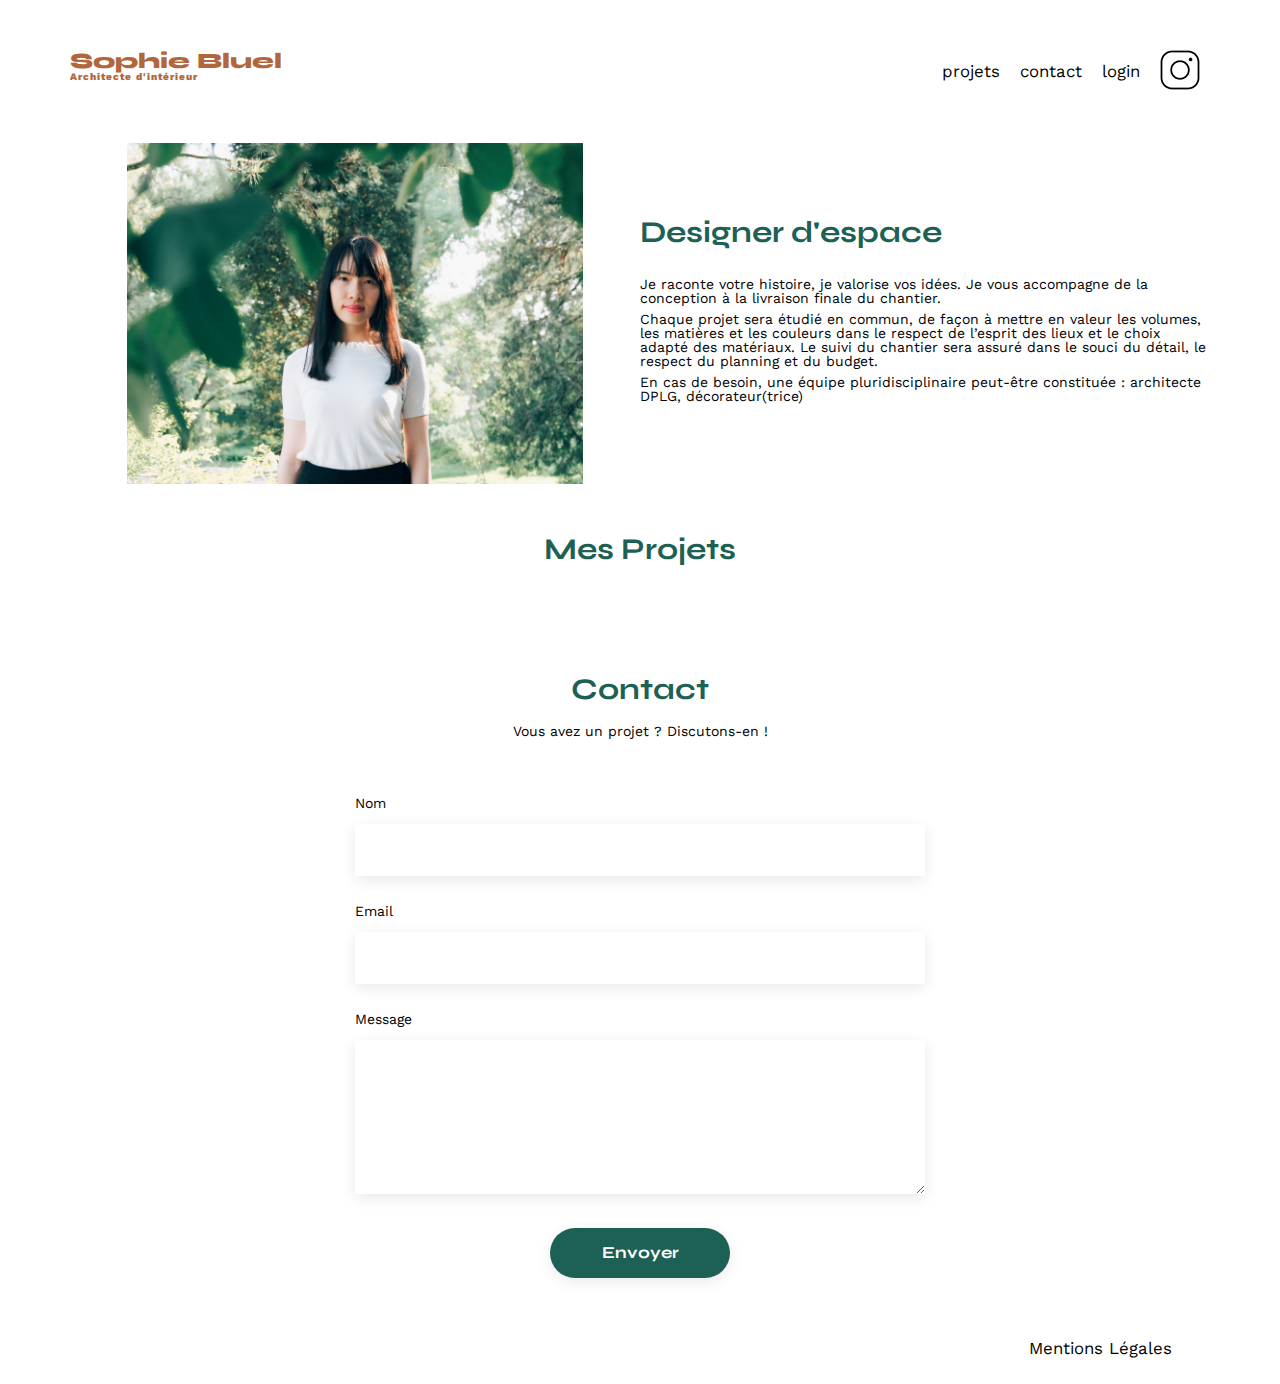
==== FrontEnd/index.html @ e3935603 "Two modal interfaces completed in css and html + display and closing of modals in js" ====
<!DOCTYPE html>
<html lang="fr">
<head>
	<meta charset="UTF-8">
	<title>Sophie Bluel - Architecte d'intérieur</title>
	<meta name="viewport" content="width=device-width, initial-scale=1.0">
	<link rel="preconnect" href="https://fonts.googleapis.com">
	<link rel="preconnect" href="https://fonts.gstatic.com" crossorigin>
	<link rel="stylesheet" href="https://cdnjs.cloudflare.com/ajax/libs/font-awesome/6.0.0-beta3/css/all.min.css">
	<link href="https://fonts.googleapis.com/css2?family=Syne:wght@700;800&family=Work+Sans:wght@400;500&display=swap" rel="stylesheet">
	<meta name="description" content="">
	<link rel="stylesheet" href="./assets/style.css">
	<script src="app.js" defer></script>
	<script src="modal.js" defer></script>
</head>
<body class="admin-option">
	<header>
	<div class="admin-bar admin-option">		
		<p><i class="fa-regular fa-pen-to-square"></i> Mode édition</p>
	</div>
	<h1>Sophie Bluel <span>Architecte d'intérieur</span></h1>
	<nav>
		<ul>
			<li>projets</li>
			<li>contact</li>
			<li id="login-nav" class="admin-option"><a href="login.html">login</a></li>
			<li id="logout-button" class="admin-option"><button>logout</button></li>
			<li><img src="./assets/icons/instagram.png" alt="Instagram"></li>
		</ul>
	</nav>
</header>
<main>
	<div id="modal-overlay" class="close-modal"></div>
	<aside id="modal" aria-hidden="true" role="dialog" aria-labelledby="modal-title" class="admin-option">
		<button class="close-modal-button close-modal"><i class="fa-solid fa-xmark"></i></button>
		<div id="modal-gallery-container">
			<p class="modal-title">Galerie photo</p>
			<div class="modal-gallery"></div>
			<hr>
			<input type="submit" value="Ajouter une photo"></input>
		</div>
		<div id="modal-photo-upload">
			<p class="modal-title">Ajout photo</p>
			<form id="photo-upload-form">
				<div class="photo-upload-container">
					<img src="" alt="Aperçu de l'image" id="image-preview">
					<i class="fa-regular fa-image"></i>
					<label for="photo-input" id="photo-upload-button">
						+ Ajouter Photo
					</label>
					<input id="photo-input" type="file">
					<p>jpg, png : 4mo max</p>
				</div>
					<label for="photo-title" class="photo-inputs">Titre
						<input type="text" id="photo-title" required>
					</label>
					<label for="photo-category" class="photo-inputs">
						Catégorie
						<i class="fa-solid fa-chevron-down"></i>
						<select name="categories" id="photo-category" required></select>
					</label>
					<hr>
					<input type="submit" value="Valider" disabled>
			</form>
		</div>
	</aside>
	<section id="introduction">
		<figure>
			<img src="./assets/images/sophie-bluel.png" alt="">
		</figure>
		<article>
			<h2>Designer d'espace</h2>
			<p>Je raconte votre histoire, je valorise vos idées. Je vous accompagne de la conception à la livraison finale du chantier.</p>
			<p>Chaque projet sera étudié en commun, de façon à mettre en valeur les volumes, les matières et les couleurs dans le respect de l’esprit des lieux et le choix adapté des matériaux. Le suivi du chantier sera assuré dans le souci du détail, le respect du planning et du budget.</p>
			<p>En cas de besoin, une équipe pluridisciplinaire peut-être constituée : architecte DPLG, décorateur(trice)</p>
		</article>
	</section>
	<section id="portfolio">
		<h2>Mes Projets <span class="admin-option admin-works-button"><i class="fa-regular fa-pen-to-square"></i> modifier</span></h2>
		<ul id="filters-container" class="admin-option filters-container"></ul>
		<div class="gallery">
		</div>
	</section>
	<section id="contact">
		<h2>Contact</h2>
		<p>Vous avez un projet ? Discutons-en !</p>
		<form action="#" method="post">
			<label for="name">Nom</label>
			<input type="text" name="name" id="name">
			<label for="email">Email</label>
			<input type="email" name="email" id="email">
			<label for="message">Message</label>
			<textarea name="message" id="message" cols="30" rows="10"></textarea>
			<input type="submit" value="Envoyer">
		</form>
	</section>
</main>

<footer>
	<nav>
		<ul>
			<li>Mentions Légales</li>
		</ul>
	</nav>
</footer>
</body>
</html>
---- FrontEnd/assets/style.css ----
/* http://meyerweb.com/eric/tools/css/reset/
   v2.0 | 20110126
   License: none (public domain)
*/

html,
body,
div,
span,
applet,
object,
iframe,
h1,
h2,
h3,
h4,
h5,
h6,
p,
blockquote,
pre,
a,
abbr,
acronym,
address,
big,
cite,
code,
del,
dfn,
em,
img,
ins,
kbd,
q,
s,
samp,
small,
strike,
strong,
sub,
sup,
tt,
var,
b,
u,
i,
center,
dl,
dt,
dd,
ol,
ul,
li,
fieldset,
form,
label,
legend,
table,
caption,
tbody,
tfoot,
thead,
tr,
th,
td,
article,
aside,
canvas,
details,
embed,
figure,
figcaption,
footer,
header,
hgroup,
menu,
nav,
output,
ruby,
section,
summary,
time,
mark,
audio,
video {
  margin: 0;
  padding: 0;
  border: 0;
  font-size: 100%;
  font: inherit;
  vertical-align: baseline;
}
/* HTML5 display-role reset for older browsers */
article,
aside,
details,
figcaption,
figure,
footer,
header,
hgroup,
menu,
nav,
section {
  display: block;
}
body {
  line-height: 1;
}
ol,
ul {
  list-style: none;
}
a {
  color: black;
  text-decoration: none;
}
blockquote,
q {
  quotes: none;
}
blockquote:before,
blockquote:after,
q:before,
q:after {
  content: "";
  content: none;
}
table {
  border-collapse: collapse;
  border-spacing: 0;
}
/** end reset css**/
body {
  max-width: 1140px;
  margin: auto;
  font-family: "Work Sans";
  font-size: 14px;
}
header {
  display: flex;
  justify-content: space-between;
  margin: 50px 0;
}
section {
  margin: 50px 0;
}

h1 {
  display: flex;
  flex-direction: column;
  font-family: "Syne";
  font-size: 22px;
  font-weight: 800;
  color: #b1663c;
}

h1 > span {
  font-family: "Work Sans";
  font-size: 10px;
  letter-spacing: 0.1em;
}

h2 {
  font-family: "Syne";
  font-weight: 700;
  font-size: 30px;
  color: #1d6154;
}
nav ul {
  display: flex;
  align-items: center;
  list-style-type: none;
}
nav li {
  cursor: pointer;
  padding: 0 10px;
  font-size: 1.2em;
}

nav li button {
  cursor: pointer;
  font-family: "Work Sans";
  background: none;
  border: none;
  font-size: 1em;
}

li:hover,
li a:hover,
li button:hover {
  color: #b1663c;
}

.admin-bar {
  position: absolute;
  left: 0;
  top: 0;
  height: 60px;
  background-color: black;
  color: white;
  display: none;
  justify-content: center;
  align-items: center;
  width: 100vw;
}

#introduction {
  display: flex;
  align-items: center;
}
#introduction figure {
  flex: 1;
}
#introduction img {
  display: block;
  margin: auto;
  width: 80%;
}

#introduction article {
  flex: 1;
}
#introduction h2 {
  margin-bottom: 1em;
}

#introduction p {
  margin-bottom: 0.5em;
}

#portfolio {
  display: flex;
  flex-direction: column;
}

#portfolio h2 {
  display: flex;
  justify-content: center;
  align-items: center;
  gap: 20px;
  margin-bottom: 1em;
  order: 1;
}

.admin-works-button {
  display: none;
  cursor: pointer;
  gap: 10px;
  color: black;
  font-size: 14px;
}

.filters-container {
  margin-bottom: 30px;
  display: flex;
  order: 2;
  justify-content: center;
  gap: 15px;
}

.filters-container button {
  cursor: pointer;
  font-family: "Syne";
  font-size: 16px;
  color: #1d6154;
  padding: 8px;
  min-width: 100px;
  border-radius: 60px;
  border: 1px solid #1d6154;
  background-color: white;
}

.filters-container .active-filter {
  background-color: #1d6154;
  color: white;
}

.gallery {
  width: 100%;
  display: grid;
  grid-template-columns: 1fr 1fr 1fr;
  grid-column-gap: 20px;
  grid-row-gap: 20px;
  order: 3;
}

.gallery img {
  width: 100%;
}

.gallery .visible-work {
  display: block;
}

.gallery .hidden-work {
  display: none;
}

#contact,
#login-form {
  width: 50%;
  margin: auto;
}
#contact > *,
#login-form > * {
  text-align: center;
}
#contact h2,
#login-form h2 {
  margin-bottom: 20px;
}
#contact form,
#login-form form {
  text-align: left;
  margin-top: 30px;
  display: flex;
  flex-direction: column;
}

#contact input,
#login-form input,
#modal input,
#modal select {
  height: 50px;
  font-size: 1.2em;
  border: none;
  box-shadow: 0px 4px 14px rgba(0, 0, 0, 0.09);
}
#login-form input {
  border: 1px solid transparent;
}
#contact label,
#login-form label {
  margin: 2em 0 1em 0;
}
#contact textarea {
  border: none;
  box-shadow: 0px 4px 14px rgba(0, 0, 0, 0.09);
}

input[type="submit"] {
  cursor: pointer;
  font-family: "Syne";
  font-weight: 700;
  color: white;
  background-color: #1d6154;
  margin: 2em auto;
  width: 180px;
  text-align: center;
  border-radius: 60px;
}

footer nav ul {
  display: flex;
  justify-content: flex-end;
  margin: 2em;
}
#login-page {
  height: 100vh;
  display: flex;
  flex-direction: column;
}
#login-page main {
  flex: 1;
}

#login-page input.login-error {
  border: 1px solid red;
}

#login-page #login-text-error {
  opacity: 0;
  color: red;
  text-align: center;
  margin-top: 4px;
}
#login-page #login-text-error.login-error {
  opacity: 1;
}

#modal-overlay {
  position: fixed;
  top: 0;
  left: 0;
  width: 100%;
  height: 100%;
  background-color: #0000004d;
  display: none;
}
#modal-overlay.modal-open {
  display: block;
}

#modal {
  display: none;
  position: fixed;
  flex-direction: column;
  align-items: center;
  top: 50%;
  left: 50%;
  transform: translate(-50%, -50%);
  width: 600px;
  background: #ffffff;
  border-radius: 10px;
}

#modal.modal-open {
  display: flex;
}

#modal-gallery-container,
#modal-photo-upload {
  display: flex;
  flex-direction: column;
  align-items: center;
  width: calc((80px * 5) + (15px * 4));
}

.close-modal-button {
  cursor: pointer;
  position: absolute;
  right: 30px;
  top: 20px;
  border: none;
  background: none;
  font-size: 16px;
}

.modal-title {
  font-size: 26px;
  margin-top: 50px;
  margin-bottom: 40px;
}

#modal hr {
  width: 100%;
}

#modal input[type="submit"] {
  width: 237px;
  margin: 0;
  margin-top: 30px;
  margin-bottom: 40px;
}

.modal-gallery {
  display: flex;
  flex-wrap: wrap;
  margin: auto;
  gap: 30px 15px;
  margin-bottom: 50px;
}
.modal-gallery figure {
  position: relative;
  width: 80px;
  height: 105px;
}
.modal-gallery figure img {
  width: 100%;
  height: 100%;
}
.modal-gallery figure i {
  display: flex;
  justify-content: center;
  align-items: center;
  cursor: pointer;
  position: absolute;
  top: 5px;
  right: 5px;
  font-size: 10px;
  color: white;
  background-color: black;
  width: 18px;
  height: 18px;
  border-radius: 4px;
}

#modal-photo-upload #photo-input {
  display: none;
}

#photo-upload-form {
  display: flex;
  flex-direction: column;
  align-items: center;
  width: 100%;
  gap: 25px;
}

.photo-upload-container {
  position: relative;
  display: flex;
  flex-direction: column;
  justify-content: center;
  align-items: center;
  gap: 10px;
  background: #e8f1f6;
  width: 100%;
  height: 170px;
  border-radius: 3px;
}

.photo-upload-container i {
  color: #b9c5cc;
  font-size: 60px;
}

.photo-upload-container label {
  display: flex;
  align-items: center;
  justify-content: center;
  height: 36px;
  width: 170px;
  border-radius: 50px;
  background: #b9c5cc;
  color: #306685;
  font-weight: 500;
}

.photo-upload-container p {
  font-size: 10px;
}

#image-preview {
  display: none;
  position: absolute;
  top: 50%;
  left: 50%;
  transform: translate(-50%, 50%);
}
#image-preview.image-loaded {
  display: block;
}

.photo-inputs {
	position: relative;
	display: flex;
	flex-direction: column;
	gap: 5px;
	width: 100%;
	font-weight: 500;
}

.photo-inputs select {
	appearance: none;
}

.photo-inputs i {
	position: absolute;
	right: 20px;
	top: 50%;
	color: #6C6C6C;
}

#logout-button {
  display: none;
}

.admin-bar.admin-mode,
.admin-works-button.admin-mode,
#logout-button.admin-mode {
  display: flex;
}

body.admin-mode {
  padding-top: 60px;
}

#filters-container.admin-mode,
#login-nav.admin-mode {
  display: none;
}
#modal-gallery-container {
  display: none;
}
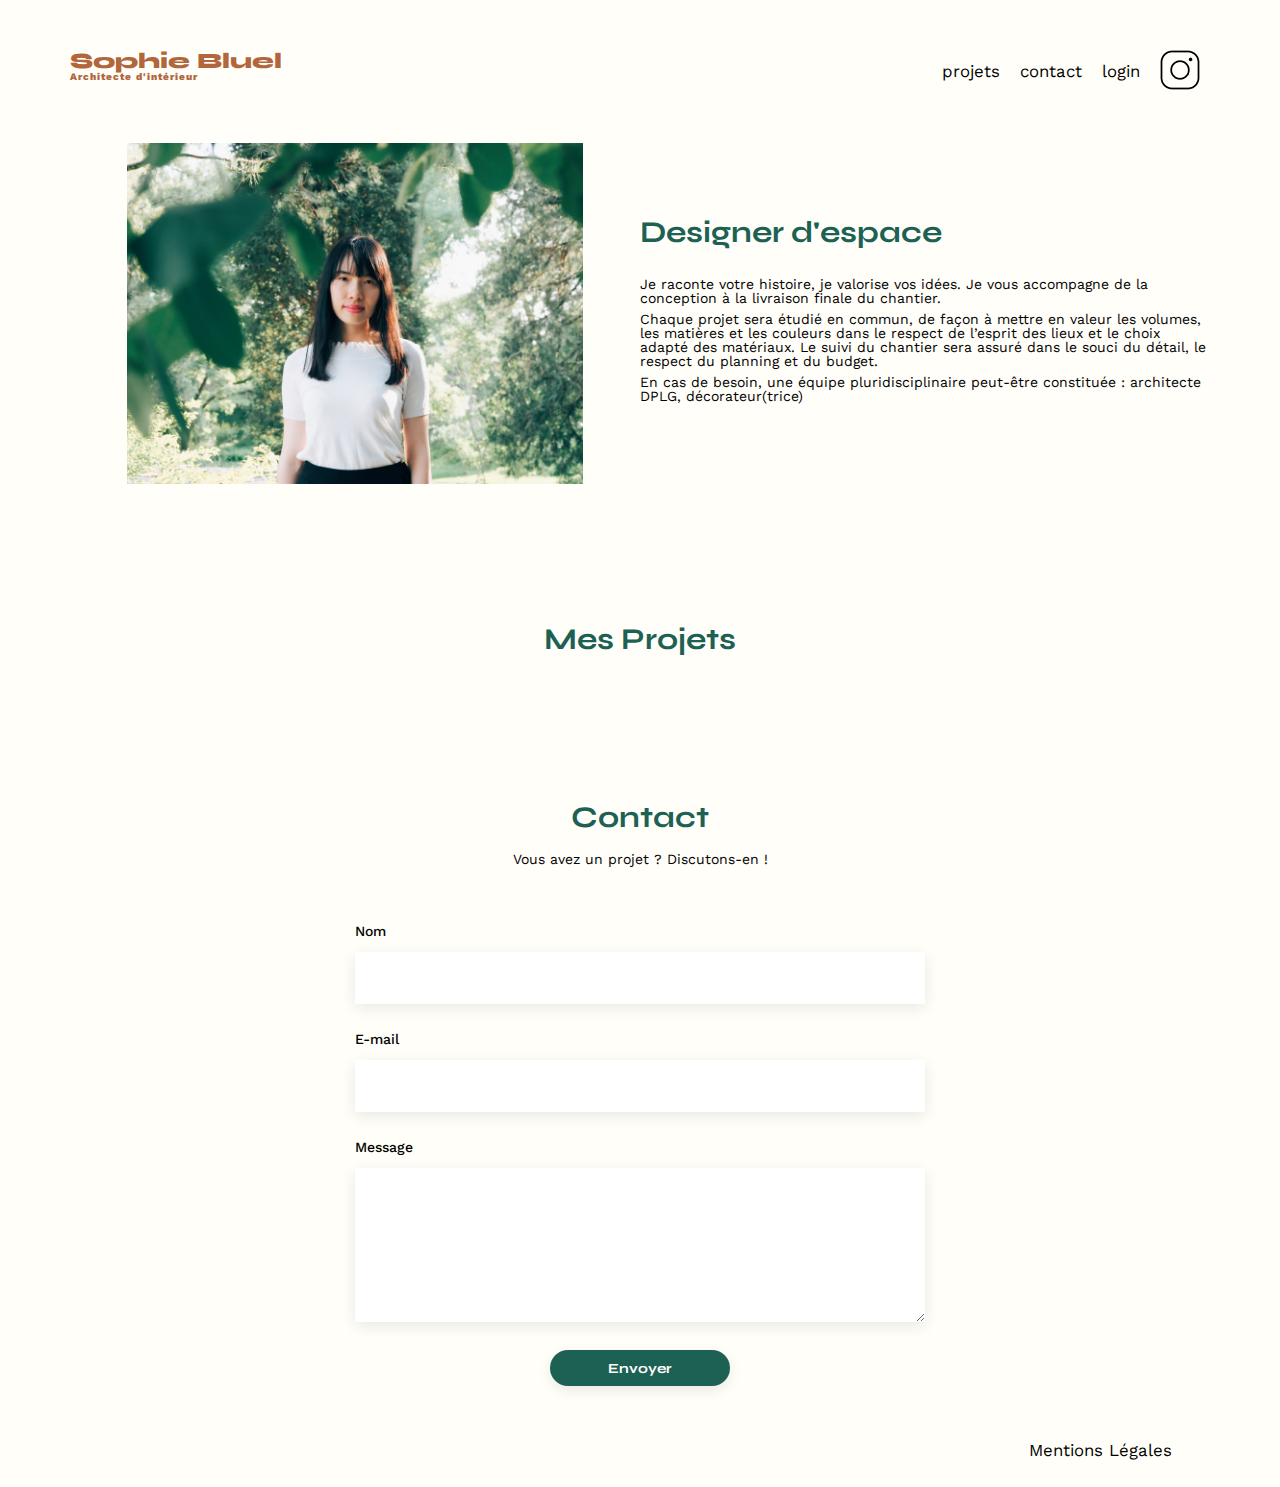
==== commit e3c445ec: "Check the model and add comments" ====
--- a/FrontEnd/index.html
+++ b/FrontEnd/index.html
@@ -11,7 +11,6 @@
 	<meta name="description" content="">
 	<link rel="stylesheet" href="./assets/style.css">
 	<script src="app.js" defer></script>
-	<script src="modal.js" defer></script>
 </head>
 <body class="admin-option">
 	<header>
@@ -32,14 +31,15 @@
 <main>
 	<div id="modal-overlay" class="close-modal"></div>
 	<aside id="modal" aria-hidden="true" role="dialog" aria-labelledby="modal-title" class="admin-option">
-		<button class="close-modal-button close-modal"><i class="fa-solid fa-xmark"></i></button>
+		<button id="close-modal-button" class="close-modal"><i class="fa-solid fa-xmark"></i></button>
 		<div id="modal-gallery-container">
 			<p class="modal-title">Galerie photo</p>
 			<div class="modal-gallery"></div>
 			<hr>
-			<input type="submit" value="Ajouter une photo"></input>
+			<button id="open-upload-modal">Ajoutez une photo</button>
 		</div>
 		<div id="modal-photo-upload">
+			<button id="modal-back-btn"><i class="fa-solid fa-arrow-left"></i></button>
 			<p class="modal-title">Ajout photo</p>
 			<form id="photo-upload-form">
 				<div class="photo-upload-container">
@@ -48,19 +48,20 @@
 					<label for="photo-input" id="photo-upload-button">
 						+ Ajouter Photo
 					</label>
-					<input id="photo-input" type="file">
+					<input id="photo-input" class="upload-inputs" type="file" required>
 					<p>jpg, png : 4mo max</p>
 				</div>
 					<label for="photo-title" class="photo-inputs">Titre
-						<input type="text" id="photo-title" required>
+						<input type="text" id="photo-title" class="upload-inputs" required>
 					</label>
 					<label for="photo-category" class="photo-inputs">
 						Catégorie
 						<i class="fa-solid fa-chevron-down"></i>
-						<select name="categories" id="photo-category" required></select>
+						<select name="categories" id="photo-category" class="upload-inputs" required></select>
 					</label>
 					<hr>
-					<input type="submit" value="Valider" disabled>
+					<p id="add-text"><span id="add-success">Ajout pris en compte</span><span id="add-echec">Échec de l'ajout</span></p>
+					<input type="submit" value="Valider" id="submit-upload" disabled>
 			</form>
 		</div>
 	</aside>
@@ -87,7 +88,7 @@
 		<form action="#" method="post">
 			<label for="name">Nom</label>
 			<input type="text" name="name" id="name">
-			<label for="email">Email</label>
+			<label for="email">E-mail</label>
 			<input type="email" name="email" id="email">
 			<label for="message">Message</label>
 			<textarea name="message" id="message" cols="30" rows="10"></textarea>
--- a/FrontEnd/assets/style.css
+++ b/FrontEnd/assets/style.css
@@ -107,6 +107,7 @@
 }
 body {
   line-height: 1;
+  background-color: #FFFEF8;
 }
 ol,
 ul {
@@ -141,9 +142,6 @@
 header {
   display: flex;
   justify-content: space-between;
-  margin: 50px 0;
-}
-section {
   margin: 50px 0;
 }
 
@@ -231,6 +229,7 @@
 }
 
 #portfolio {
+  margin-top: 140px;
   display: flex;
   flex-direction: column;
 }
@@ -240,7 +239,7 @@
   justify-content: center;
   align-items: center;
   gap: 20px;
-  margin-bottom: 1em;
+  margin-bottom: 1.6em;
   order: 1;
 }
 
@@ -253,7 +252,7 @@
 }
 
 .filters-container {
-  margin-bottom: 30px;
+  margin-bottom: 40px;
   display: flex;
   order: 2;
   justify-content: center;
@@ -284,6 +283,7 @@
   grid-column-gap: 20px;
   grid-row-gap: 20px;
   order: 3;
+  font-size: 13px;
 }
 
 .gallery img {
@@ -297,12 +297,17 @@
 .gallery .hidden-work {
   display: none;
 }
-
 #contact,
 #login-form {
   width: 50%;
   margin: auto;
 }
+#contact {
+  margin-top: 60px;
+}
+#login-form {
+  margin-top: 70px;
+}
 #contact > *,
 #login-form > * {
   text-align: center;
@@ -319,9 +324,9 @@
   flex-direction: column;
 }
 
-#contact input,
-#login-form input,
-#modal input,
+#contact input:not([type="submit"]),
+#login-form input:not([type="submit"]),
+#modal input:not([type="submit"]),
 #modal select {
   height: 50px;
   font-size: 1.2em;
@@ -331,16 +336,30 @@
 #login-form input {
   border: 1px solid transparent;
 }
+input[type="submit"],
+#modal #open-upload-modal {
+  font-size: 14px;
+  height: 36px;
+  border: none;
+  box-shadow: 0px 4px 14px rgba(0, 0, 0, 0.09);
+}
 #contact label,
 #login-form label {
+  font-weight: 500;
   margin: 2em 0 1em 0;
+}
+.forgot-password {
+  text-decoration: underline;
+  text-align: center;
+  font-weight: 500;
 }
 #contact textarea {
   border: none;
   box-shadow: 0px 4px 14px rgba(0, 0, 0, 0.09);
 }
 
-input[type="submit"] {
+input[type="submit"],
+#modal #open-upload-modal {
   cursor: pointer;
   font-family: "Syne";
   font-weight: 700;
@@ -357,10 +376,14 @@
   justify-content: flex-end;
   margin: 2em;
 }
+
 #login-page {
   height: 100vh;
   display: flex;
   flex-direction: column;
+}
+#login-page #login-nav {
+  font-weight: 600;
 }
 #login-page main {
   flex: 1;
@@ -410,22 +433,45 @@
   display: flex;
 }
 
+#modal-gallery-container {
+  display: flex;
+}
+#modal-gallery-container.upload-open {
+  display: none;
+}
+
+#modal-photo-upload {
+  display: none;
+}
+#modal-photo-upload.upload-open {
+  display: flex;
+}
+
 #modal-gallery-container,
 #modal-photo-upload {
-  display: flex;
   flex-direction: column;
   align-items: center;
   width: calc((80px * 5) + (15px * 4));
 }
 
-.close-modal-button {
+#close-modal-button,
+#modal-back-btn {
   cursor: pointer;
   position: absolute;
+  border: none;
+  background: none;
+}
+
+#close-modal-button {
   right: 30px;
   top: 20px;
-  border: none;
-  background: none;
   font-size: 16px;
+}
+
+#modal-back-btn {
+  left: 30px;
+  top: 20px;
+  font-size: 21px;
 }
 
 .modal-title {
@@ -438,7 +484,8 @@
   width: 100%;
 }
 
-#modal input[type="submit"] {
+#modal input[type="submit"],
+#modal #open-upload-modal {
   width: 237px;
   margin: 0;
   margin-top: 30px;
@@ -519,6 +566,10 @@
   font-weight: 500;
 }
 
+.photo-upload-container label.image-loaded {
+  display: none;
+}
+
 .photo-upload-container p {
   font-size: 10px;
 }
@@ -526,32 +577,32 @@
 #image-preview {
   display: none;
   position: absolute;
-  top: 50%;
-  left: 50%;
-  transform: translate(-50%, 50%);
+  height: 100%;
+  width: 130px;
+  object-fit: cover;
 }
 #image-preview.image-loaded {
   display: block;
 }
 
 .photo-inputs {
-	position: relative;
-	display: flex;
-	flex-direction: column;
-	gap: 5px;
-	width: 100%;
-	font-weight: 500;
+  position: relative;
+  display: flex;
+  flex-direction: column;
+  gap: 5px;
+  width: 100%;
+  font-weight: 500;
 }
 
 .photo-inputs select {
-	appearance: none;
+  appearance: none;
 }
 
 .photo-inputs i {
-	position: absolute;
-	right: 20px;
-	top: 50%;
-	color: #6C6C6C;
+  position: absolute;
+  right: 20px;
+  top: 50%;
+  color: #6c6c6c;
 }
 
 #logout-button {
@@ -572,6 +623,22 @@
 #login-nav.admin-mode {
   display: none;
 }
-#modal-gallery-container {
-  display: none;
-}
+
+#add-text {
+  margin-bottom: -25px;
+  color: #007a29;
+}
+
+#add-success,
+#add-echec {
+  display: none;
+}
+
+#add-echec {
+  color: red;
+}
+
+#add-success.add-status,
+#add-echec.add-status {
+  display: inline-block;
+}
